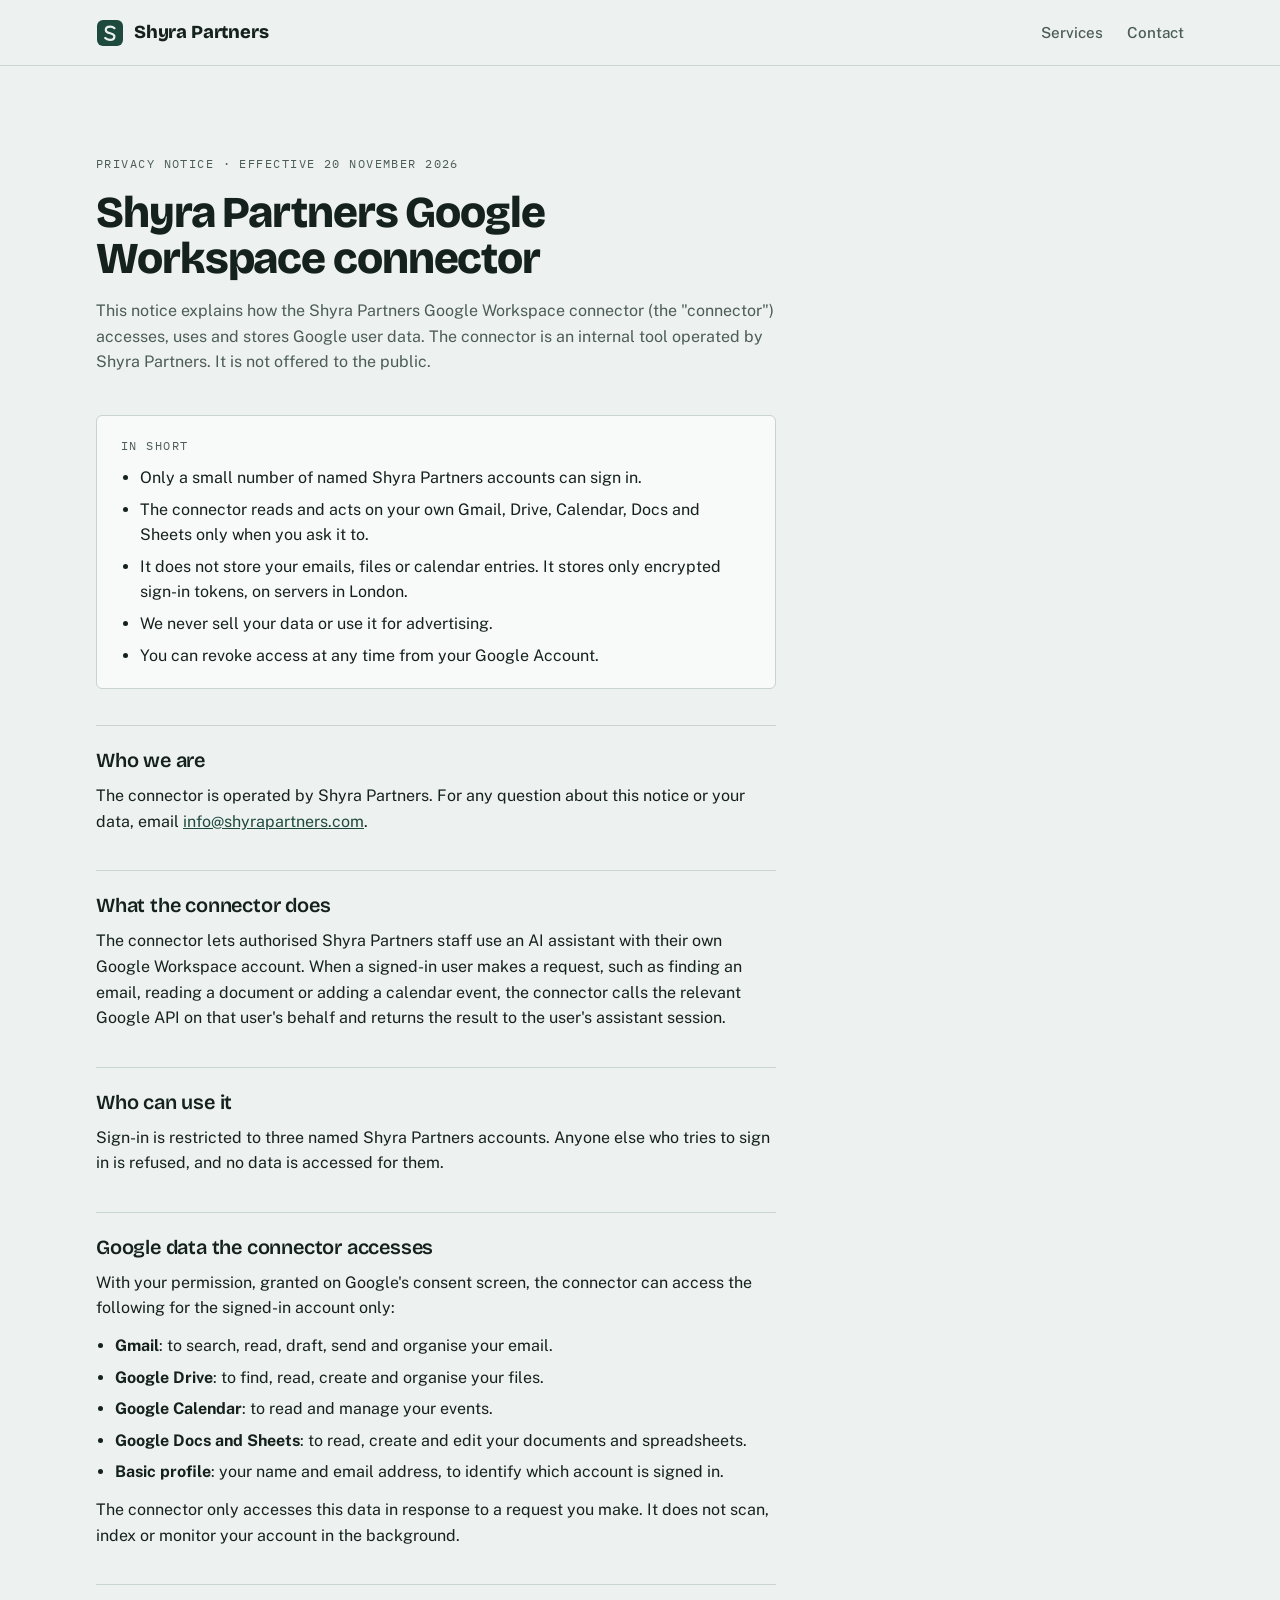
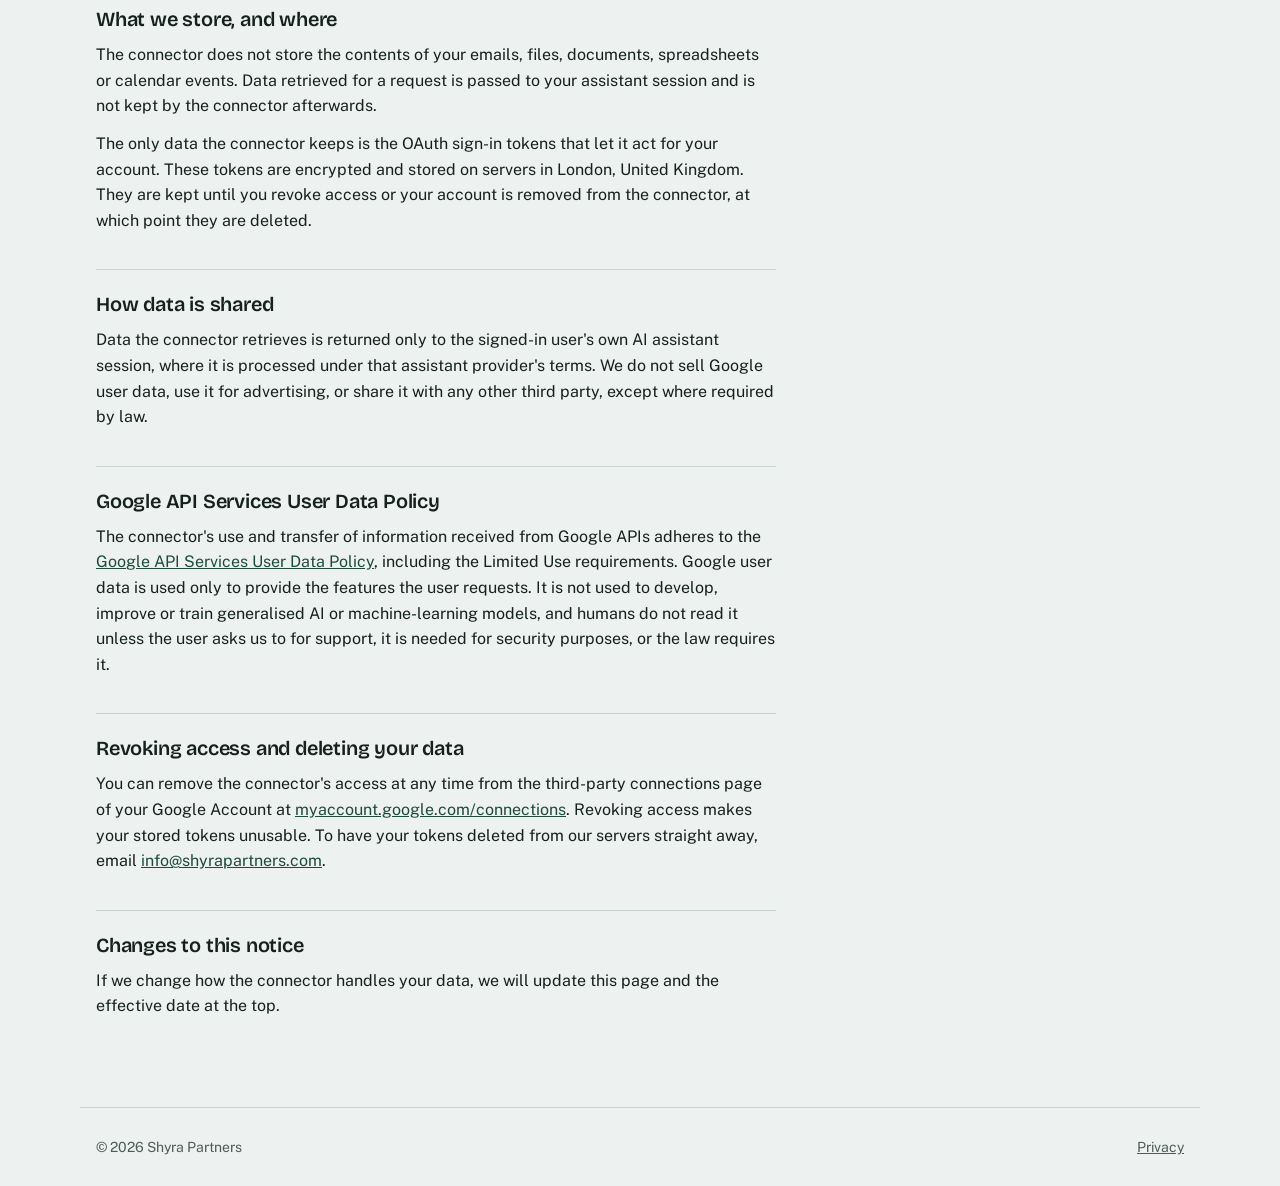
==== privacy/index.html @ ee8b2b3e "Add Shyra Partners homepage and connector privacy notice Co-Authored-By: Claude Opus 5.5 <noreply@an" ====
<!doctype html>
<html lang="en">
<head>
<meta charset="utf-8">
<meta name="viewport" content="width=device-width, initial-scale=1, viewport-fit=cover">
<title>Privacy Notice · Shyra Partners</title>
<meta name="description" content="How the Shyra Partners Google Workspace connector handles Google user data.">
<link rel="icon" href="data:image/svg+xml,%3Csvg xmlns='http://www.w3.org/2000/svg' viewBox='0 0 28 28'%3E%3Crect x='1' y='1' width='26' height='26' rx='6' fill='%231E4A3E'/%3E%3Cpath d='M18.5 9.2c-1-1-2.6-1.6-4.3-1.6-2.6 0-4.4 1.3-4.4 3.3 0 4.3 8.6 2.5 8.6 6.5 0 2-1.9 3.4-4.6 3.4-1.9 0-3.6-.7-4.6-1.8' fill='none' stroke='%23E9F1EE' stroke-width='2.2' stroke-linecap='round'/%3E%3C/svg%3E">
<link rel="preconnect" href="https://fonts.googleapis.com">
<link rel="preconnect" href="https://fonts.gstatic.com" crossorigin>
<link rel="stylesheet" href="https://fonts.googleapis.com/css2?family=Bricolage+Grotesque:opsz,wght@12..96,400;12..96,600;12..96,800&family=Public+Sans:wght@400;500;600&family=IBM+Plex+Mono:wght@400;500&display=swap">
<link rel="stylesheet" href="/styles.css">
</head>
<body>
<header class="site">
  <div class="wrap">
    <a class="brand" href="/" aria-label="Shyra Partners home">
      <svg width="28" height="28" viewBox="0 0 28 28" aria-hidden="true">
        <rect class="bg" x="1" y="1" width="26" height="26" rx="6"/>
        <path class="s" d="M18.5 9.2c-1-1-2.6-1.6-4.3-1.6-2.6 0-4.4 1.3-4.4 3.3 0 4.3 8.6 2.5 8.6 6.5 0 2-1.9 3.4-4.6 3.4-1.9 0-3.6-.7-4.6-1.8" fill="none" stroke-width="2.2" stroke-linecap="round"/>
      </svg>
      Shyra Partners
    </a>
    <nav aria-label="Main">
      <ul>
        <li><a href="/#services">Services</a></li>
        <li><a href="/#contact">Contact</a></li>
      </ul>
    </nav>
  </div>
</header>

<main class="doc">
  <div class="wrap">
    <div class="doc-head">
      <span class="label">Privacy notice · Effective 20 November 2026</span>
      <h1>Shyra Partners Google Workspace connector</h1>
      <p>This notice explains how the Shyra Partners Google Workspace connector (the "connector") accesses, uses and stores Google user data. The connector is an internal tool operated by Shyra Partners. It is not offered to the public.</p>
    </div>

    <div class="doc-body">
      <div class="summary">
        <span class="label">In short</span>
        <ul>
          <li>Only a small number of named Shyra Partners accounts can sign in.</li>
          <li>The connector reads and acts on your own Gmail, Drive, Calendar, Docs and Sheets only when you ask it to.</li>
          <li>It does not store your emails, files or calendar entries. It stores only encrypted sign-in tokens, on servers in London.</li>
          <li>We never sell your data or use it for advertising.</li>
          <li>You can revoke access at any time from your Google Account.</li>
        </ul>
      </div>

      <section aria-labelledby="who">
        <h2 id="who">Who we are</h2>
        <p>The connector is operated by Shyra Partners. For any question about this notice or your data, email <a href="mailto:info@shyrapartners.com">info@shyrapartners.com</a>.</p>
      </section>

      <section aria-labelledby="what-it-does">
        <h2 id="what-it-does">What the connector does</h2>
        <p>The connector lets authorised Shyra Partners staff use an AI assistant with their own Google Workspace account. When a signed-in user makes a request, such as finding an email, reading a document or adding a calendar event, the connector calls the relevant Google API on that user's behalf and returns the result to the user's assistant session.</p>
      </section>

      <section aria-labelledby="who-can">
        <h2 id="who-can">Who can use it</h2>
        <p>Sign-in is restricted to three named Shyra Partners accounts. Anyone else who tries to sign in is refused, and no data is accessed for them.</p>
      </section>

      <section aria-labelledby="data-accessed">
        <h2 id="data-accessed">Google data the connector accesses</h2>
        <p>With your permission, granted on Google's consent screen, the connector can access the following for the signed-in account only:</p>
        <ul>
          <li><strong>Gmail</strong>: to search, read, draft, send and organise your email.</li>
          <li><strong>Google Drive</strong>: to find, read, create and organise your files.</li>
          <li><strong>Google Calendar</strong>: to read and manage your events.</li>
          <li><strong>Google Docs and Sheets</strong>: to read, create and edit your documents and spreadsheets.</li>
          <li><strong>Basic profile</strong>: your name and email address, to identify which account is signed in.</li>
        </ul>
        <p>The connector only accesses this data in response to a request you make. It does not scan, index or monitor your account in the background.</p>
      </section>

      <section aria-labelledby="storage">
        <h2 id="storage">What we store, and where</h2>
        <p>The connector does not store the contents of your emails, files, documents, spreadsheets or calendar events. Data retrieved for a request is passed to your assistant session and is not kept by the connector afterwards.</p>
        <p>The only data the connector keeps is the OAuth sign-in tokens that let it act for your account. These tokens are encrypted and stored on servers in London, United Kingdom. They are kept until you revoke access or your account is removed from the connector, at which point they are deleted.</p>
      </section>

      <section aria-labelledby="sharing">
        <h2 id="sharing">How data is shared</h2>
        <p>Data the connector retrieves is returned only to the signed-in user's own AI assistant session, where it is processed under that assistant provider's terms. We do not sell Google user data, use it for advertising, or share it with any other third party, except where required by law.</p>
      </section>

      <section aria-labelledby="limited-use">
        <h2 id="limited-use">Google API Services User Data Policy</h2>
        <p>The connector's use and transfer of information received from Google APIs adheres to the <a href="https://developers.google.com/terms/api-services-user-data-policy" rel="noopener">Google API Services User Data Policy</a>, including the Limited Use requirements. Google user data is used only to provide the features the user requests. It is not used to develop, improve or train generalised AI or machine-learning models, and humans do not read it unless the user asks us to for support, it is needed for security purposes, or the law requires it.</p>
      </section>

      <section aria-labelledby="revoke">
        <h2 id="revoke">Revoking access and deleting your data</h2>
        <p>You can remove the connector's access at any time from the third-party connections page of your Google Account at <a href="https://myaccount.google.com/connections" rel="noopener">myaccount.google.com/connections</a>. Revoking access makes your stored tokens unusable. To have your tokens deleted from our servers straight away, email <a href="mailto:info@shyrapartners.com">info@shyrapartners.com</a>.</p>
      </section>

      <section aria-labelledby="changes">
        <h2 id="changes">Changes to this notice</h2>
        <p>If we change how the connector handles your data, we will update this page and the effective date at the top.</p>
      </section>
    </div>
  </div>
</main>

<footer>
  <div class="wrap">
    <span>&copy; 2026 Shyra Partners</span>
    <a href="/privacy/">Privacy</a>
  </div>
</footer>
</body>
</html>
---- styles.css ----
/* Layout: single column of full-width bands; left-aligned type, pine-green band for the engagement sequence */
:root {
  --paper: #EDF1EF;
  --surface: #F8FAF9;
  --ink: #15211D;
  --muted: #4C5C56;
  --line: #C9D3CF;
  --pine: #1E4A3E;
  --pine-ink: #E9F1EE;
  --brass: #A87A2A;
  --accent-text: #1E4A3E;
  --font-display: "Bricolage Grotesque", "Segoe UI", system-ui, sans-serif;
  --font-body: "Public Sans", "Segoe UI", system-ui, sans-serif;
  --font-mono: "IBM Plex Mono", ui-monospace, Consolas, monospace;
  --step-0: 1rem;
  --step-1: 1.25rem;
  --step-2: 1.75rem;
  --step-3: clamp(2rem, 4vw, 2.75rem);
  --step-4: clamp(2.75rem, 8vw, 5.5rem);
  color-scheme: light;
}
@media (prefers-color-scheme: dark) {
  :root {
    --paper: #0F1714; --surface: #16211D; --ink: #E4ECE8; --muted: #9DB0A8;
    --line: #2A3A34; --pine: #173A31; --pine-ink: #E4EEEA; --brass: #D3A453;
    --accent-text: #D3A453; color-scheme: dark;
  }
}

* { box-sizing: border-box; }
html { -webkit-text-size-adjust: 100%; }
body {
  margin: 0;
  background: var(--paper);
  color: var(--ink);
  font-family: var(--font-body);
  font-size: var(--step-0);
  line-height: 1.6;
}
img { max-width: 100%; }
.wrap {
  max-width: 1120px;
  margin: 0 auto;
  padding-left: max(16px, env(safe-area-inset-left, 0px));
  padding-right: max(16px, env(safe-area-inset-right, 0px));
}
h1, h2, h3 { font-family: var(--font-display); text-wrap: balance; margin: 0; line-height: 1.05; }
p { margin: 0; }
a { color: inherit; }
a:focus-visible { outline: 2px solid var(--brass); outline-offset: 3px; border-radius: 2px; }
.label {
  font-family: var(--font-mono); font-size: 0.75rem; letter-spacing: 0.12em;
  text-transform: uppercase; color: var(--muted);
}

/* Header */
header.site { border-bottom: 1px solid var(--line); }
header.site .wrap { display: flex; align-items: center; justify-content: space-between; gap: 16px; padding-block: 18px; flex-wrap: wrap; }
.brand { font-family: var(--font-display); font-weight: 800; font-size: 1.15rem; letter-spacing: -0.01em; text-decoration: none; display: flex; align-items: center; gap: 10px; }
.brand svg { flex: none; }
.brand .bg { fill: var(--pine); }
.brand .s { stroke: var(--pine-ink); }
nav ul { list-style: none; display: flex; gap: 24px; margin: 0; padding: 0; flex-wrap: wrap; }
nav a { text-decoration: none; font-weight: 500; font-size: 0.95rem; color: var(--muted); }
nav a:hover { color: var(--ink); }

/* Hero */
.hero .wrap { padding-block: clamp(56px, 10vw, 112px) clamp(48px, 8vw, 88px); display: grid; gap: 28px; }
.hero h1 { font-size: var(--step-4); font-weight: 800; letter-spacing: -0.035em; max-width: 14ch; }
.hero h1 em { font-style: normal; color: var(--accent-text); }
.hero p.lede { font-size: var(--step-1); color: var(--muted); max-width: 52ch; }
.cta-row { display: flex; gap: 14px; flex-wrap: wrap; align-items: center; }
.btn {
  display: inline-block; text-decoration: none; font-weight: 600; padding: 12px 22px;
  border-radius: 999px; background: var(--pine); color: var(--pine-ink); border: 1px solid var(--pine);
}
.btn:hover { filter: brightness(1.1); }
.btn.ghost { background: transparent; color: var(--ink); border-color: var(--line); }

/* Sections */
section { border-top: 1px solid var(--line); }
section > .wrap { padding-block: clamp(56px, 8vw, 96px); }
.sec-head { display: grid; grid-template-columns: minmax(0, 1fr) minmax(0, 2fr); gap: 24px 48px; margin-bottom: 48px; align-items: end; }
.sec-head h2 { font-size: var(--step-3); font-weight: 600; letter-spacing: -0.02em; }
.sec-head p { color: var(--muted); max-width: 58ch; }

/* Services */
.services { display: grid; grid-template-columns: repeat(2, minmax(0, 1fr)); border-top: 1px solid var(--ink); }
.service { padding: 28px 28px 32px 0; border-bottom: 1px solid var(--line); display: grid; gap: 10px; align-content: start; }
.service:nth-child(even) { padding-left: 28px; padding-right: 0; border-left: 1px solid var(--line); }
.service h3 { font-size: var(--step-2); font-weight: 600; letter-spacing: -0.015em; }
.service p { color: var(--muted); max-width: 46ch; }
.service ul { margin: 6px 0 0; padding: 0; list-style: none; display: flex; flex-wrap: wrap; gap: 8px; }
.service li { font-family: var(--font-mono); font-size: 0.78rem; border: 1px solid var(--line); border-radius: 999px; padding: 3px 10px; color: var(--muted); }

/* Engagement band */
.band { background: var(--pine); color: var(--pine-ink); border-top: none; }
.band .label { color: var(--pine-ink); opacity: 0.7; }
.band .sec-head p { color: var(--pine-ink); opacity: 0.8; }
.steps { display: grid; grid-template-columns: repeat(4, minmax(0, 1fr)); gap: 24px; list-style: none; margin: 0; padding: 0; }
.steps li { border-top: 2px solid var(--brass); padding-top: 18px; display: grid; gap: 8px; align-content: start; }
.steps .num { font-family: var(--font-mono); font-size: 0.8rem; color: var(--brass); }
.steps h3 { font-size: var(--step-1); font-weight: 600; }
.steps p { opacity: 0.82; font-size: 0.95rem; }

/* Contact */
.contact { display: grid; grid-template-columns: minmax(0, 1.2fr) minmax(0, 1fr); gap: 48px; align-items: start; }
.contact h2 { font-size: var(--step-3); font-weight: 600; letter-spacing: -0.02em; margin-bottom: 16px; }
.contact > div > p { color: var(--muted); max-width: 48ch; }
dl.details { margin: 0; border-top: 1px solid var(--ink); }
.details div { display: grid; grid-template-columns: 7.5rem minmax(0, 1fr); gap: 16px; padding-block: 16px; border-bottom: 1px solid var(--line); align-items: baseline; }
.details dt { margin: 0; }
.details dd { margin: 0; font-weight: 500; overflow-wrap: anywhere; }

/* Privacy / legal text */
.doc .wrap { padding-block: clamp(48px, 8vw, 88px); }
.doc-head { display: grid; gap: 16px; margin-bottom: 40px; max-width: 68ch; }
.doc-head h1 { font-size: var(--step-3); font-weight: 800; letter-spacing: -0.025em; }
.doc-head p { color: var(--muted); }
.doc-body { max-width: 68ch; display: grid; gap: 36px; }
.doc-body section { border-top: 1px solid var(--line); padding-top: 24px; display: grid; gap: 12px; }
.doc-body h2 { font-size: var(--step-1); font-weight: 600; letter-spacing: -0.01em; }
.doc-body ul { margin: 0; padding-left: 1.2em; display: grid; gap: 6px; }
.doc-body a { color: var(--accent-text); }
.summary { background: var(--surface); border: 1px solid var(--line); border-radius: 6px; padding: 20px 24px; display: grid; gap: 10px; }
.summary ul { margin: 0; padding-left: 1.2em; display: grid; gap: 6px; }

footer .wrap { padding-block: 28px; display: flex; justify-content: space-between; gap: 16px; flex-wrap: wrap; color: var(--muted); font-size: 0.875rem; border-top: 1px solid var(--line); }
footer a { color: var(--muted); }

@media (max-width: 860px) {
  .steps { grid-template-columns: repeat(2, minmax(0, 1fr)); row-gap: 32px; }
  .contact { grid-template-columns: minmax(0, 1fr); gap: 32px; }
}
@media (max-width: 640px) {
  .sec-head { grid-template-columns: minmax(0, 1fr); margin-bottom: 32px; }
  .services { grid-template-columns: minmax(0, 1fr); }
  .service, .service:nth-child(even) { padding: 24px 0; border-left: none; }
  .steps { grid-template-columns: minmax(0, 1fr); }
  nav ul { gap: 16px; }
  .details div { grid-template-columns: minmax(0, 1fr); gap: 4px; }
}
@media (prefers-reduced-motion: no-preference) {
  html { scroll-behavior: smooth; }
}
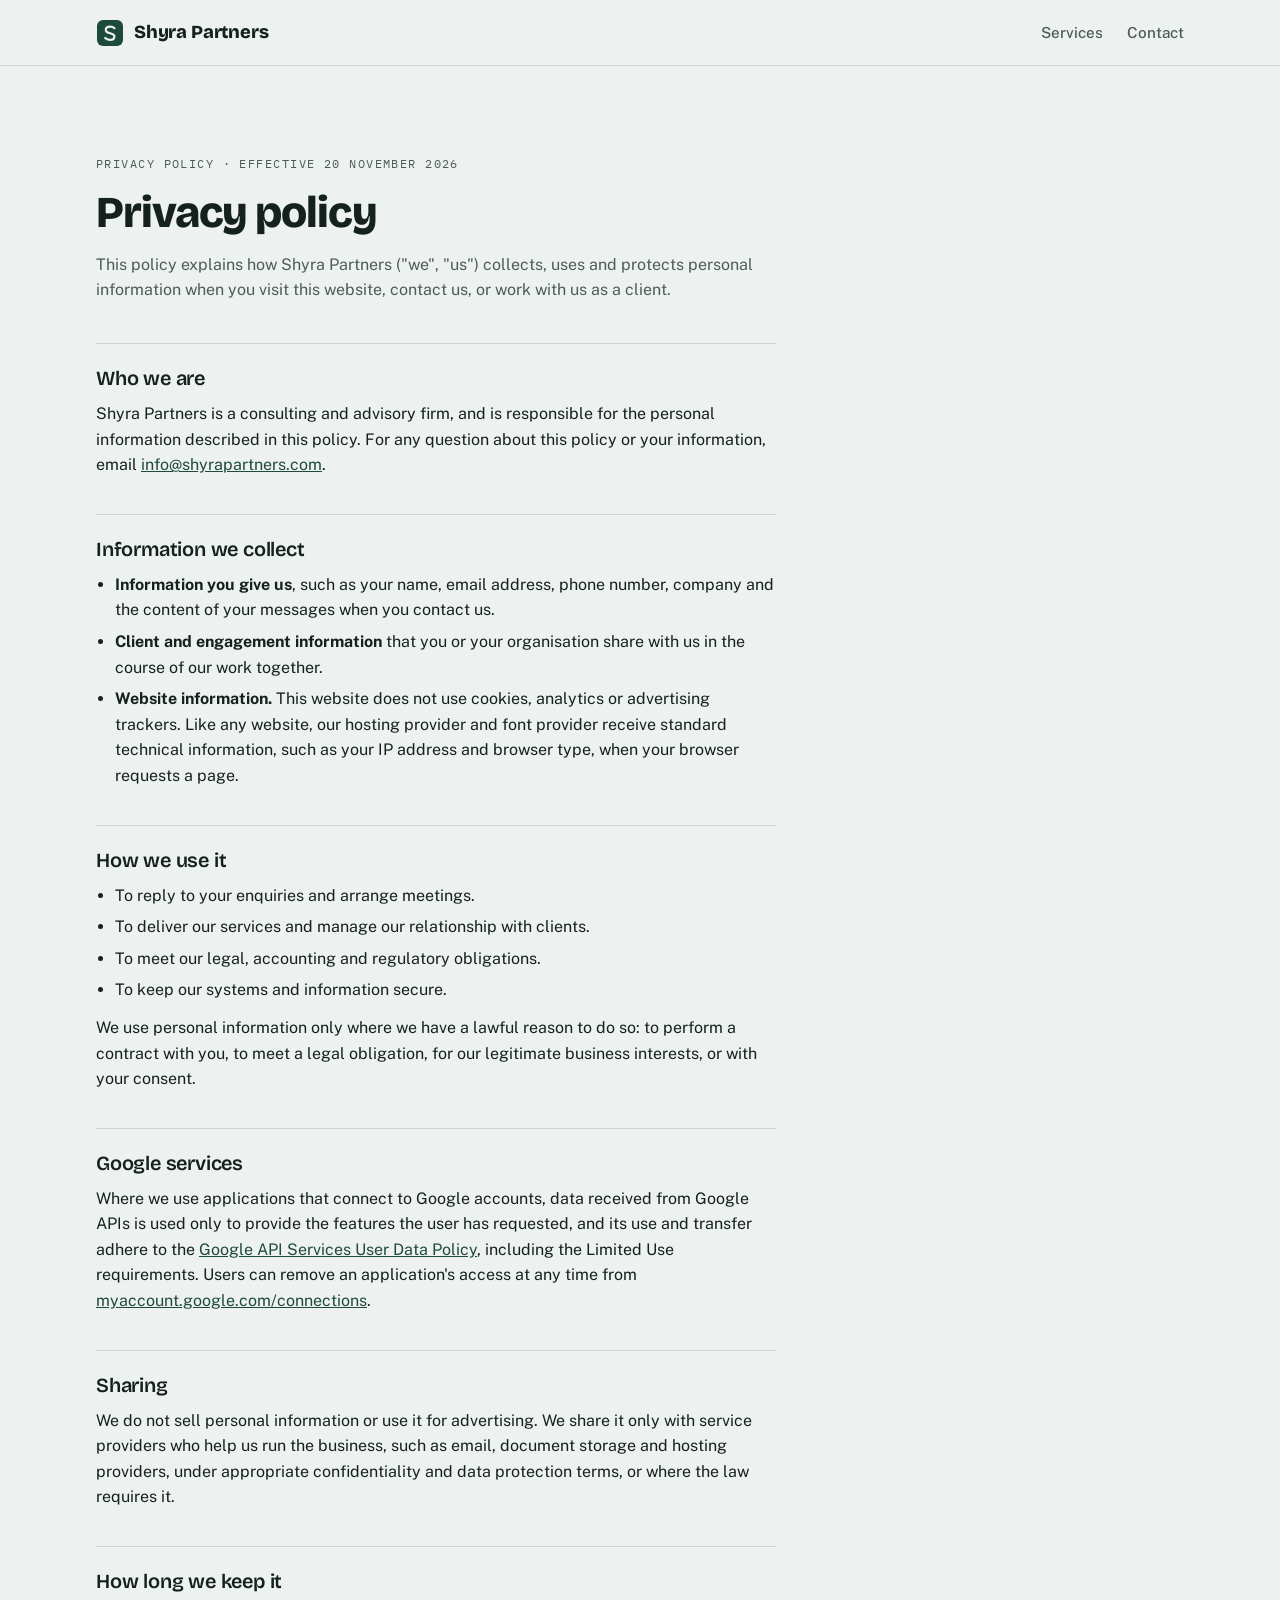
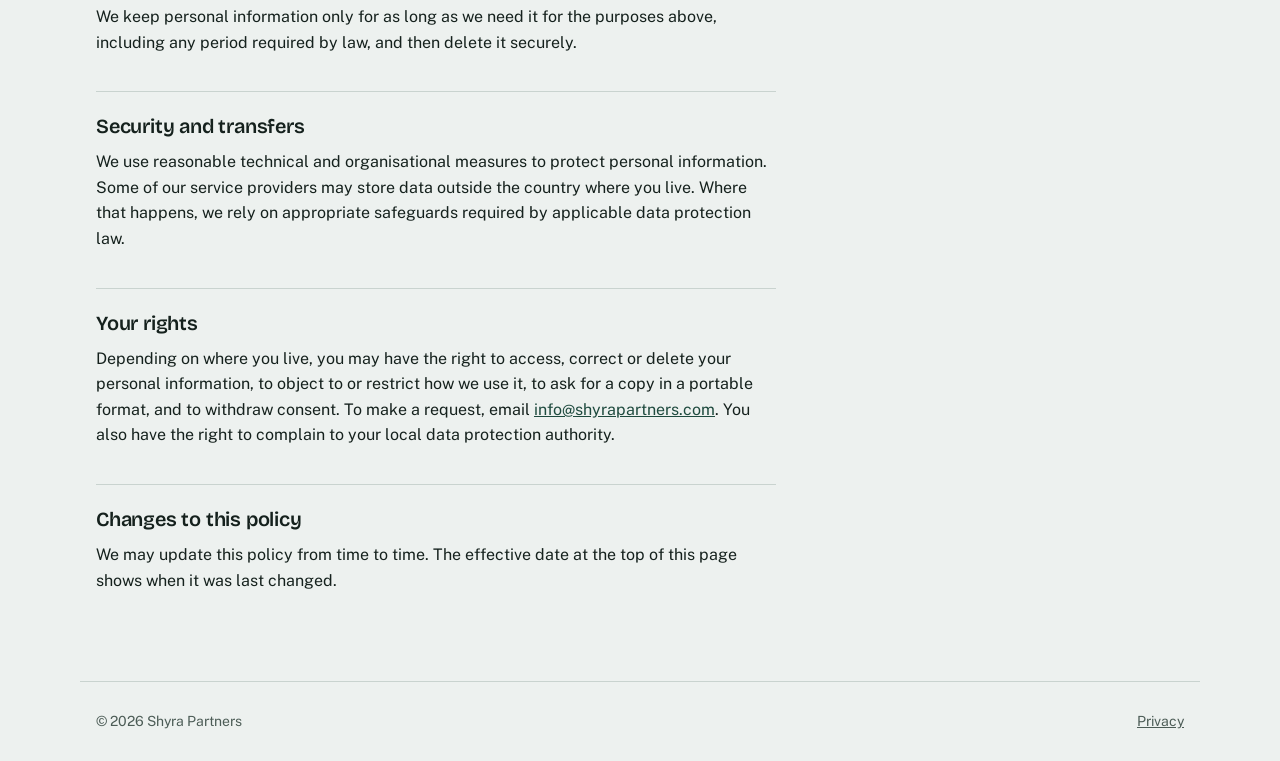
==== commit 87aa78df: "Replace connector privacy notice with a general privacy policy Co-Authored-By: Claude Opus 5.5 <nore" ====
--- a/privacy/index.html
+++ b/privacy/index.html
@@ -3,8 +3,8 @@
 <head>
 <meta charset="utf-8">
 <meta name="viewport" content="width=device-width, initial-scale=1, viewport-fit=cover">
-<title>Privacy Notice · Shyra Partners</title>
-<meta name="description" content="How the Shyra Partners Google Workspace connector handles Google user data.">
+<title>Privacy Policy · Shyra Partners</title>
+<meta name="description" content="How Shyra Partners collects, uses and protects personal information.">
 <link rel="icon" href="data:image/svg+xml,%3Csvg xmlns='http://www.w3.org/2000/svg' viewBox='0 0 28 28'%3E%3Crect x='1' y='1' width='26' height='26' rx='6' fill='%231E4A3E'/%3E%3Cpath d='M18.5 9.2c-1-1-2.6-1.6-4.3-1.6-2.6 0-4.4 1.3-4.4 3.3 0 4.3 8.6 2.5 8.6 6.5 0 2-1.9 3.4-4.6 3.4-1.9 0-3.6-.7-4.6-1.8' fill='none' stroke='%23E9F1EE' stroke-width='2.2' stroke-linecap='round'/%3E%3C/svg%3E">
 <link rel="preconnect" href="https://fonts.googleapis.com">
 <link rel="preconnect" href="https://fonts.gstatic.com" crossorigin>
@@ -33,75 +33,65 @@
 <main class="doc">
   <div class="wrap">
     <div class="doc-head">
-      <span class="label">Privacy notice · Effective 20 November 2026</span>
-      <h1>Shyra Partners Google Workspace connector</h1>
-      <p>This notice explains how the Shyra Partners Google Workspace connector (the "connector") accesses, uses and stores Google user data. The connector is an internal tool operated by Shyra Partners. It is not offered to the public.</p>
+      <span class="label">Privacy policy · Effective 20 November 2026</span>
+      <h1>Privacy policy</h1>
+      <p>This policy explains how Shyra Partners ("we", "us") collects, uses and protects personal information when you visit this website, contact us, or work with us as a client.</p>
     </div>
 
     <div class="doc-body">
-      <div class="summary">
-        <span class="label">In short</span>
-        <ul>
-          <li>Only a small number of named Shyra Partners accounts can sign in.</li>
-          <li>The connector reads and acts on your own Gmail, Drive, Calendar, Docs and Sheets only when you ask it to.</li>
-          <li>It does not store your emails, files or calendar entries. It stores only encrypted sign-in tokens, on servers in London.</li>
-          <li>We never sell your data or use it for advertising.</li>
-          <li>You can revoke access at any time from your Google Account.</li>
-        </ul>
-      </div>
-
       <section aria-labelledby="who">
         <h2 id="who">Who we are</h2>
-        <p>The connector is operated by Shyra Partners. For any question about this notice or your data, email <a href="mailto:info@shyrapartners.com">info@shyrapartners.com</a>.</p>
+        <p>Shyra Partners is a consulting and advisory firm, and is responsible for the personal information described in this policy. For any question about this policy or your information, email <a href="mailto:info@shyrapartners.com">info@shyrapartners.com</a>.</p>
       </section>
 
-      <section aria-labelledby="what-it-does">
-        <h2 id="what-it-does">What the connector does</h2>
-        <p>The connector lets authorised Shyra Partners staff use an AI assistant with their own Google Workspace account. When a signed-in user makes a request, such as finding an email, reading a document or adding a calendar event, the connector calls the relevant Google API on that user's behalf and returns the result to the user's assistant session.</p>
+      <section aria-labelledby="collect">
+        <h2 id="collect">Information we collect</h2>
+        <ul>
+          <li><strong>Information you give us</strong>, such as your name, email address, phone number, company and the content of your messages when you contact us.</li>
+          <li><strong>Client and engagement information</strong> that you or your organisation share with us in the course of our work together.</li>
+          <li><strong>Website information.</strong> This website does not use cookies, analytics or advertising trackers. Like any website, our hosting provider and font provider receive standard technical information, such as your IP address and browser type, when your browser requests a page.</li>
+        </ul>
       </section>
 
-      <section aria-labelledby="who-can">
-        <h2 id="who-can">Who can use it</h2>
-        <p>Sign-in is restricted to three named Shyra Partners accounts. Anyone else who tries to sign in is refused, and no data is accessed for them.</p>
+      <section aria-labelledby="use">
+        <h2 id="use">How we use it</h2>
+        <ul>
+          <li>To reply to your enquiries and arrange meetings.</li>
+          <li>To deliver our services and manage our relationship with clients.</li>
+          <li>To meet our legal, accounting and regulatory obligations.</li>
+          <li>To keep our systems and information secure.</li>
+        </ul>
+        <p>We use personal information only where we have a lawful reason to do so: to perform a contract with you, to meet a legal obligation, for our legitimate business interests, or with your consent.</p>
       </section>
 
-      <section aria-labelledby="data-accessed">
-        <h2 id="data-accessed">Google data the connector accesses</h2>
-        <p>With your permission, granted on Google's consent screen, the connector can access the following for the signed-in account only:</p>
-        <ul>
-          <li><strong>Gmail</strong>: to search, read, draft, send and organise your email.</li>
-          <li><strong>Google Drive</strong>: to find, read, create and organise your files.</li>
-          <li><strong>Google Calendar</strong>: to read and manage your events.</li>
-          <li><strong>Google Docs and Sheets</strong>: to read, create and edit your documents and spreadsheets.</li>
-          <li><strong>Basic profile</strong>: your name and email address, to identify which account is signed in.</li>
-        </ul>
-        <p>The connector only accesses this data in response to a request you make. It does not scan, index or monitor your account in the background.</p>
+      <section aria-labelledby="google">
+        <h2 id="google">Google services</h2>
+        <p>Where we use applications that connect to Google accounts, data received from Google APIs is used only to provide the features the user has requested, and its use and transfer adhere to the <a href="https://developers.google.com/terms/api-services-user-data-policy" rel="noopener">Google API Services User Data Policy</a>, including the Limited Use requirements. Users can remove an application's access at any time from <a href="https://myaccount.google.com/connections" rel="noopener">myaccount.google.com/connections</a>.</p>
       </section>
 
-      <section aria-labelledby="storage">
-        <h2 id="storage">What we store, and where</h2>
-        <p>The connector does not store the contents of your emails, files, documents, spreadsheets or calendar events. Data retrieved for a request is passed to your assistant session and is not kept by the connector afterwards.</p>
-        <p>The only data the connector keeps is the OAuth sign-in tokens that let it act for your account. These tokens are encrypted and stored on servers in London, United Kingdom. They are kept until you revoke access or your account is removed from the connector, at which point they are deleted.</p>
+      <section aria-labelledby="share">
+        <h2 id="share">Sharing</h2>
+        <p>We do not sell personal information or use it for advertising. We share it only with service providers who help us run the business, such as email, document storage and hosting providers, under appropriate confidentiality and data protection terms, or where the law requires it.</p>
       </section>
 
-      <section aria-labelledby="sharing">
-        <h2 id="sharing">How data is shared</h2>
-        <p>Data the connector retrieves is returned only to the signed-in user's own AI assistant session, where it is processed under that assistant provider's terms. We do not sell Google user data, use it for advertising, or share it with any other third party, except where required by law.</p>
+      <section aria-labelledby="retention">
+        <h2 id="retention">How long we keep it</h2>
+        <p>We keep personal information only for as long as we need it for the purposes above, including any period required by law, and then delete it securely.</p>
       </section>
 
-      <section aria-labelledby="limited-use">
-        <h2 id="limited-use">Google API Services User Data Policy</h2>
-        <p>The connector's use and transfer of information received from Google APIs adheres to the <a href="https://developers.google.com/terms/api-services-user-data-policy" rel="noopener">Google API Services User Data Policy</a>, including the Limited Use requirements. Google user data is used only to provide the features the user requests. It is not used to develop, improve or train generalised AI or machine-learning models, and humans do not read it unless the user asks us to for support, it is needed for security purposes, or the law requires it.</p>
+      <section aria-labelledby="security">
+        <h2 id="security">Security and transfers</h2>
+        <p>We use reasonable technical and organisational measures to protect personal information. Some of our service providers may store data outside the country where you live. Where that happens, we rely on appropriate safeguards required by applicable data protection law.</p>
       </section>
 
-      <section aria-labelledby="revoke">
-        <h2 id="revoke">Revoking access and deleting your data</h2>
-        <p>You can remove the connector's access at any time from the third-party connections page of your Google Account at <a href="https://myaccount.google.com/connections" rel="noopener">myaccount.google.com/connections</a>. Revoking access makes your stored tokens unusable. To have your tokens deleted from our servers straight away, email <a href="mailto:info@shyrapartners.com">info@shyrapartners.com</a>.</p>
+      <section aria-labelledby="rights">
+        <h2 id="rights">Your rights</h2>
+        <p>Depending on where you live, you may have the right to access, correct or delete your personal information, to object to or restrict how we use it, to ask for a copy in a portable format, and to withdraw consent. To make a request, email <a href="mailto:info@shyrapartners.com">info@shyrapartners.com</a>. You also have the right to complain to your local data protection authority.</p>
       </section>
 
       <section aria-labelledby="changes">
-        <h2 id="changes">Changes to this notice</h2>
-        <p>If we change how the connector handles your data, we will update this page and the effective date at the top.</p>
+        <h2 id="changes">Changes to this policy</h2>
+        <p>We may update this policy from time to time. The effective date at the top of this page shows when it was last changed.</p>
       </section>
     </div>
   </div>
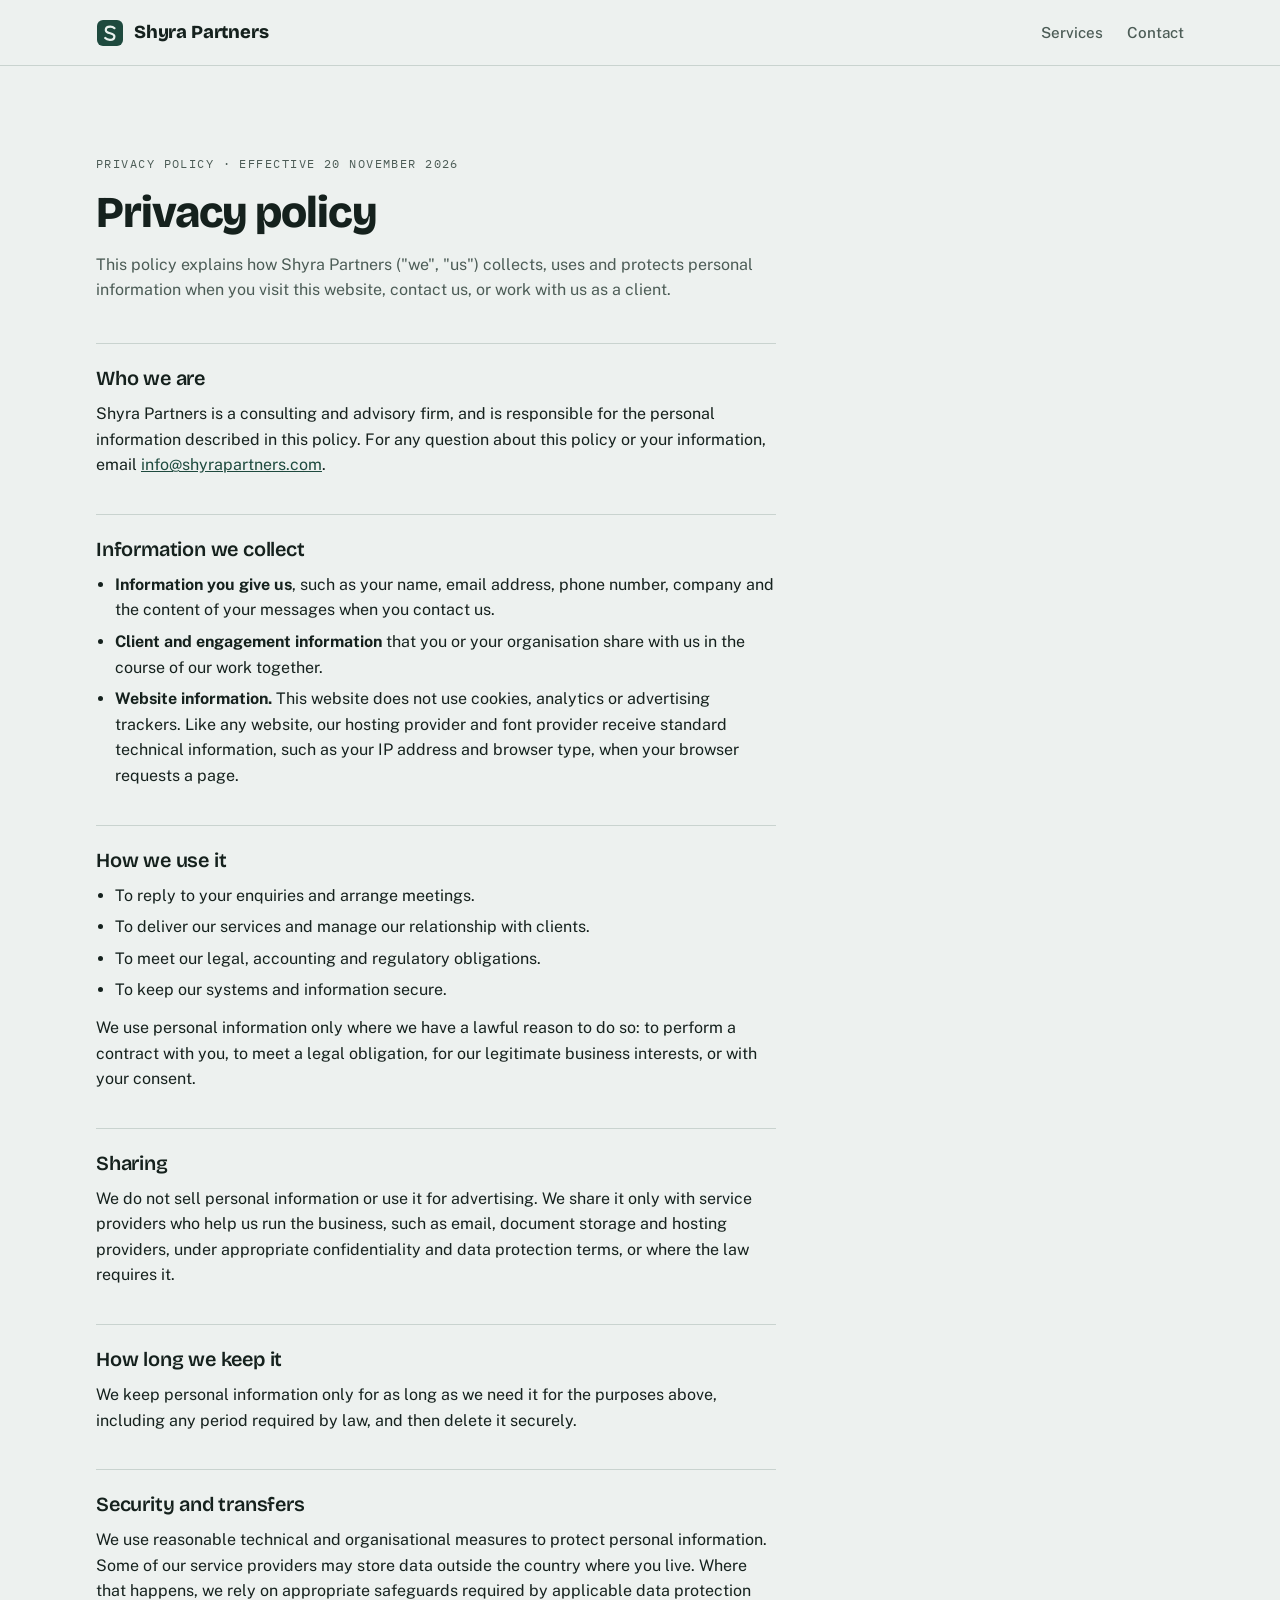
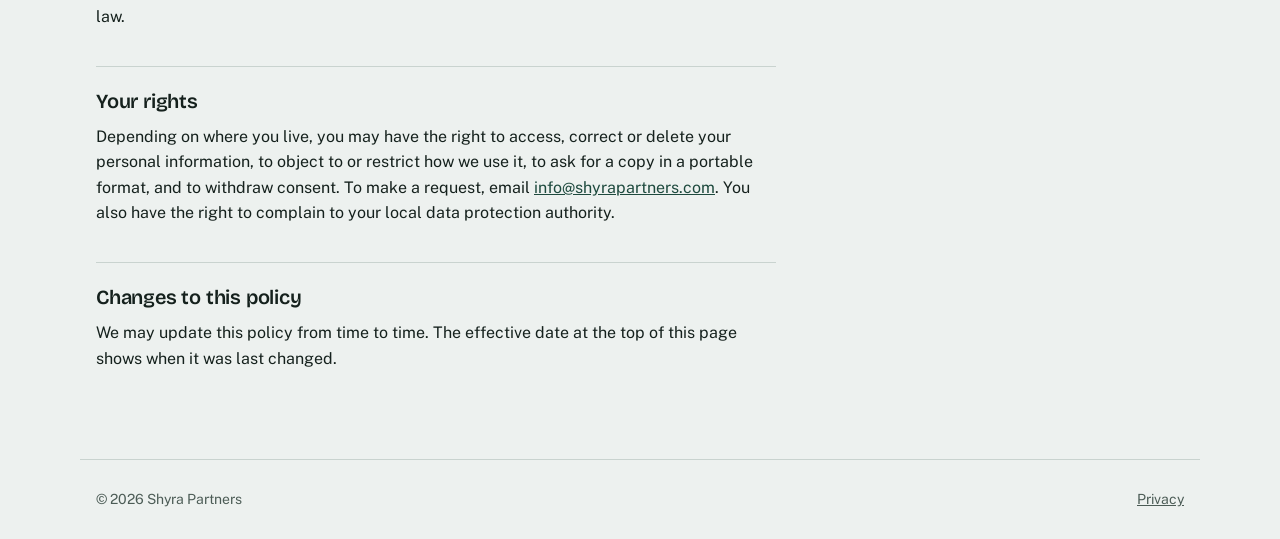
==== commit 34acbc87: "Remove Google services section from privacy policy Co-Authored-By: Claude Opus 5.5 <noreply@anthropi" ====
--- a/privacy/index.html
+++ b/privacy/index.html
@@ -64,11 +64,6 @@
         <p>We use personal information only where we have a lawful reason to do so: to perform a contract with you, to meet a legal obligation, for our legitimate business interests, or with your consent.</p>
       </section>
 
-      <section aria-labelledby="google">
-        <h2 id="google">Google services</h2>
-        <p>Where we use applications that connect to Google accounts, data received from Google APIs is used only to provide the features the user has requested, and its use and transfer adhere to the <a href="https://developers.google.com/terms/api-services-user-data-policy" rel="noopener">Google API Services User Data Policy</a>, including the Limited Use requirements. Users can remove an application's access at any time from <a href="https://myaccount.google.com/connections" rel="noopener">myaccount.google.com/connections</a>.</p>
-      </section>
-
       <section aria-labelledby="share">
         <h2 id="share">Sharing</h2>
         <p>We do not sell personal information or use it for advertising. We share it only with service providers who help us run the business, such as email, document storage and hosting providers, under appropriate confidentiality and data protection terms, or where the law requires it.</p>
